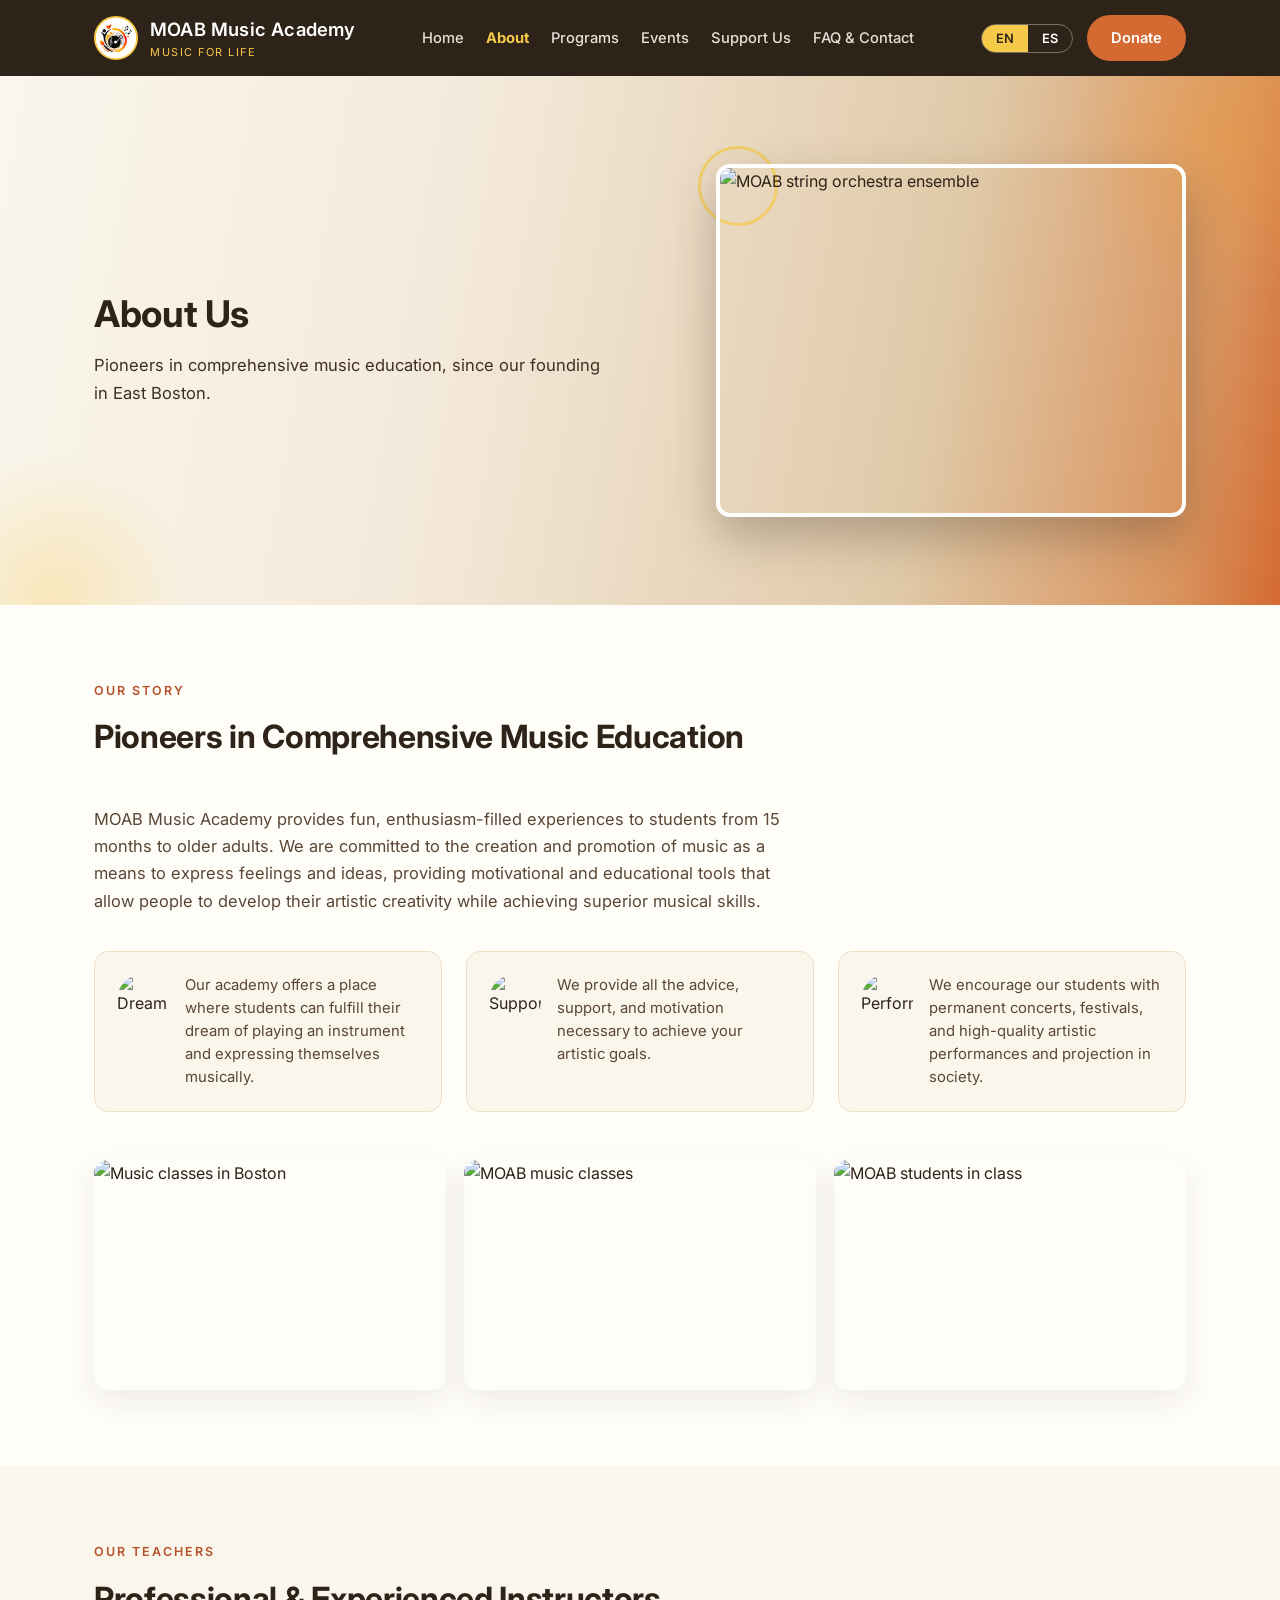
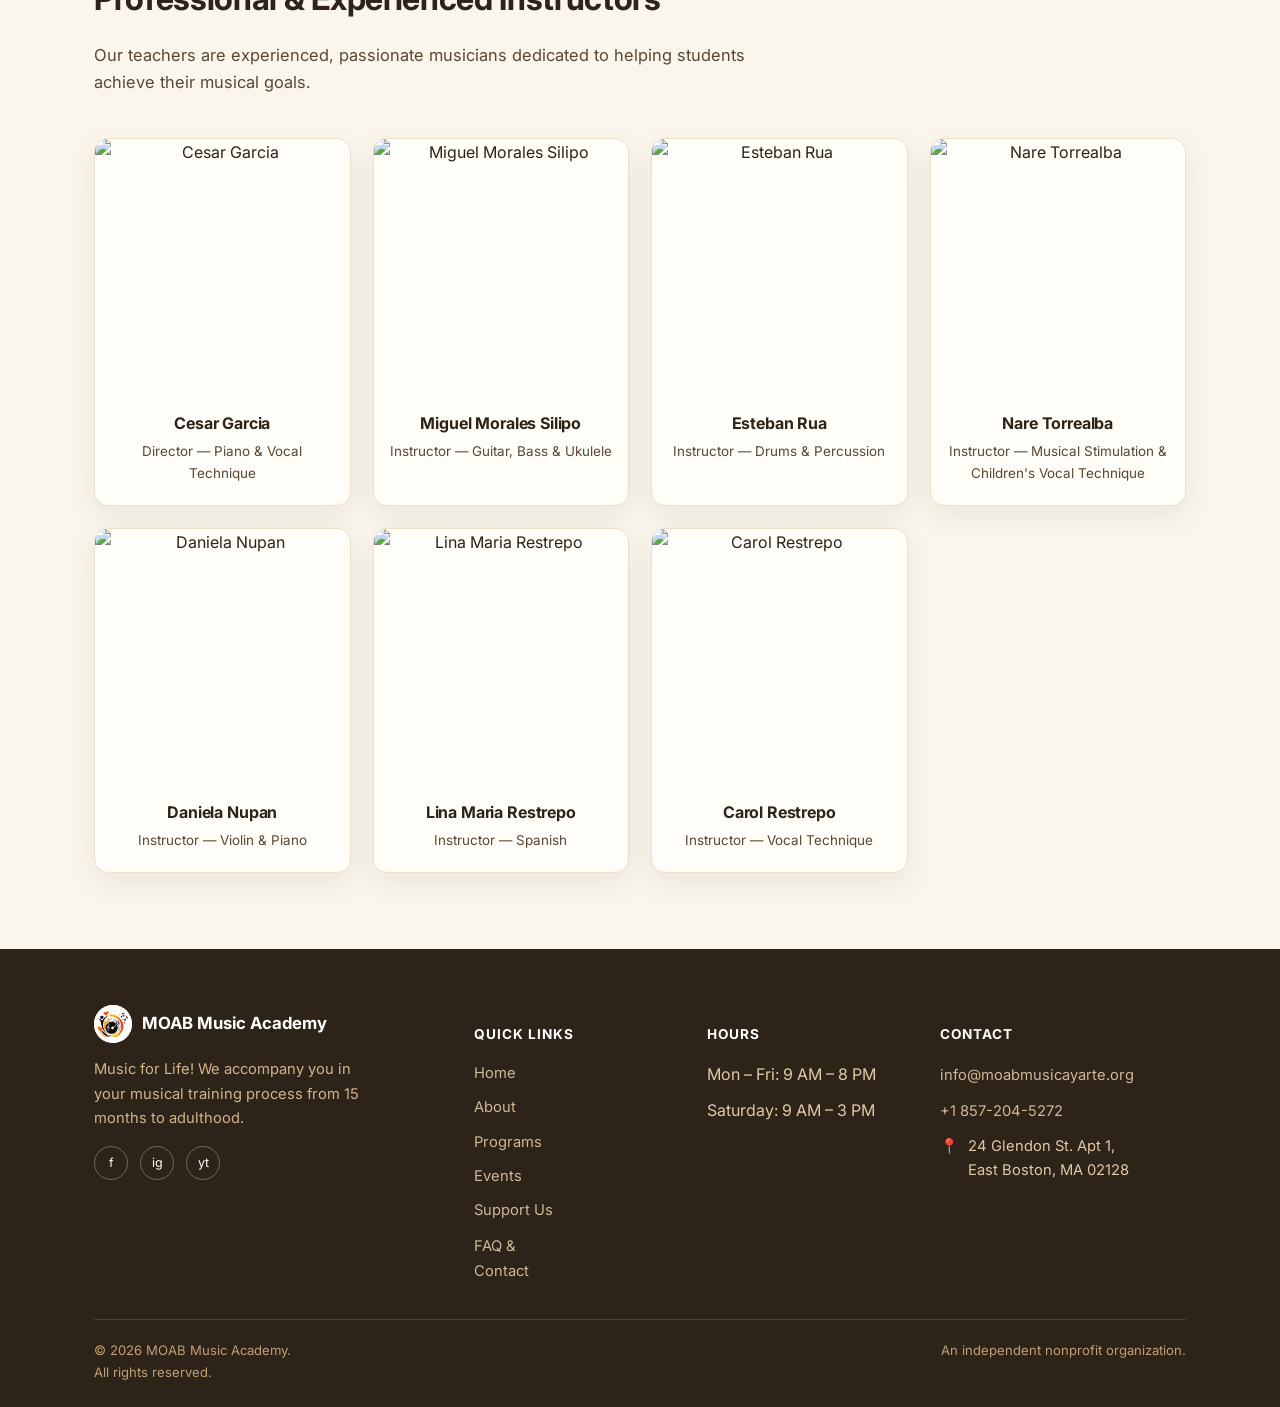
==== pages/about.html @ 8e758fe2 "Restyle site with MOAB brand palette and new logo Replace the blue theme with the warm palette from " ====
<!DOCTYPE html>
<html lang="en" data-lang="en">
<head>
<meta charset="UTF-8">
<meta name="viewport" content="width=device-width, initial-scale=1.0">
<title>About Us | MOAB Music Academy Nonprofit</title>
<meta name="description" content="Learn about MOAB Music Academy's story, mission, and the professional instructors who teach our students.">
<link rel="icon" type="image/png" href="../images/favicon.png">
<link rel="preconnect" href="https://fonts.googleapis.com">
<link href="https://fonts.googleapis.com/css2?family=Inter:wght@400;500;600;700;800&display=swap" rel="stylesheet">
<link rel="stylesheet" href="../css/styles.css">
</head>
<body>

<header>
  <div class="header-inner wrap">
    <a class="brand-group" href="../index.html">
      <img src="../images/logo-icon.png" alt="MOAB Music Academy logo">
      <div class="brand">MOAB Music Academy
        <small><span data-i18n-en>Music for Life</span><span data-i18n-es>Música para la Vida</span></small>
      </div>
    </a>
    <nav id="siteNav">
      <a href="../index.html"><span data-i18n-en>Home</span><span data-i18n-es>Inicio</span></a>
      <a href="about.html" class="active"><span data-i18n-en>About</span><span data-i18n-es>Nosotros</span></a>
      <a href="programs.html"><span data-i18n-en>Programs</span><span data-i18n-es>Programas</span></a>
      <a href="events.html"><span data-i18n-en>Events</span><span data-i18n-es>Eventos</span></a>
      <a href="support.html"><span data-i18n-en>Support Us</span><span data-i18n-es>Apóyanos</span></a>
      <a href="faq-contact.html"><span data-i18n-en>FAQ &amp; Contact</span><span data-i18n-es>FAQ y Contacto</span></a>
    </nav>
    <div class="header-actions">
      <div class="lang-toggle">
        <button type="button" data-set-lang="en" class="active">EN</button>
        <button type="button" data-set-lang="es">ES</button>
      </div>
      <a class="btn btn-gold" href="https://www.zeffy.com/en-US/donation-form/donate-to-make-a-difference-20877" target="_blank" rel="noopener">
        <span data-i18n-en>Donate</span><span data-i18n-es>Donar</span>
      </a>
      <button type="button" class="nav-toggle" id="navToggle" aria-label="Toggle navigation" aria-expanded="false">&#9776;</button>
    </div>
  </div>
</header>

<section class="page-hero">
  <div class="wrap page-hero-inner">
    <div>
      <h1><span data-i18n-en>About Us</span><span data-i18n-es>Quiénes Somos</span></h1>
      <p class="lead"><span data-i18n-en>Pioneers in comprehensive music education, since our founding in East Boston.</span><span data-i18n-es>Pioneros en educación musical integral, desde nuestra fundación en East Boston.</span></p>
    </div>
    <div class="page-hero-media">
      <img src="https://moabacademiademusica.com/wp-content/uploads/2025/07/WhatsApp-Image-2025-07-31-at-11.15.46-AM.jpeg" alt="MOAB string orchestra ensemble">
    </div>
  </div>
</section>

<section class="about" id="about">
  <div class="wrap">
    <div class="section-head">
      <div class="eyebrow"><span data-i18n-en>Our Story</span><span data-i18n-es>Nuestra Historia</span></div>
      <h2><span data-i18n-en>Pioneers in Comprehensive Music Education</span><span data-i18n-es>Pioneros en Educación Musical Integral</span></h2>
    </div>
    <p class="about-lead">
      <span data-i18n-en>MOAB Music Academy provides fun, enthusiasm-filled experiences to students from 15 months to older adults. We are committed to the creation and promotion of music as a means to express feelings and ideas, providing motivational and educational tools that allow people to develop their artistic creativity while achieving superior musical skills.</span>
      <span data-i18n-es>MOAB Academia de Música brinda experiencias divertidas, llenas de entusiasmo a nuestros alumnos desde los 15 meses hasta el adulto mayor. Estamos comprometidos con la creación y promoción de la música como medio para expresar sentimientos e ideas, proporcionando herramientas motivacionales y educativas que permiten a las personas desarrollar su creatividad artística mientras alcanzan habilidades musicales superiores.</span>
    </p>
    <div class="about-features">
      <div class="about-feature">
        <img src="https://moabacademiademusica.com/wp-content/uploads/2023/12/moab-academia-musical-3-150x150.png" alt="Dream">
        <p><span data-i18n-en>Our academy offers a place where students can fulfill their dream of playing an instrument and expressing themselves musically.</span><span data-i18n-es>Nuestra academia ofrece un lugar donde los estudiantes pueden cumplir su sueño de tocar un instrumento y expresarse musicalmente.</span></p>
      </div>
      <div class="about-feature">
        <img src="https://moabacademiademusica.com/wp-content/uploads/2023/12/moab-academia-musical-2-150x150.png" alt="Support">
        <p><span data-i18n-en>We provide all the advice, support, and motivation necessary to achieve your artistic goals.</span><span data-i18n-es>Brindamos toda la asesoría, apoyo y motivación necesarios para alcanzar tus metas artísticas.</span></p>
      </div>
      <div class="about-feature">
        <img src="https://moabacademiademusica.com/wp-content/uploads/2023/12/moab-academia-musical-1-150x150.png" alt="Performances">
        <p><span data-i18n-en>We encourage our students with permanent concerts, festivals, and high-quality artistic performances and projection in society.</span><span data-i18n-es>Incentivamos a nuestros estudiantes con conciertos permanentes, festivales y presentaciones artísticas de alta calidad y proyección en la sociedad.</span></p>
      </div>
    </div>
    <div class="about-gallery">
      <img src="https://moabacademiademusica.com/wp-content/uploads/2024/02/clases-de-musica-en-boston.jpg" alt="Music classes in Boston">
      <img src="https://moabacademiademusica.com/wp-content/uploads/2023/12/clases-de-musica-moab-3.jpg" alt="MOAB music classes">
      <img src="https://moabacademiademusica.com/wp-content/uploads/2025/07/WhatsApp-Image-2025-07-31-at-12.43.19-PM.jpeg" alt="MOAB students in class">
    </div>
  </div>
</section>

<section class="team" id="team">
  <div class="wrap">
    <div class="section-head">
      <div class="eyebrow"><span data-i18n-en>Our Teachers</span><span data-i18n-es>Nuestros Profesores</span></div>
      <h2><span data-i18n-en>Professional &amp; Experienced Instructors</span><span data-i18n-es>Instructores Profesionales y Experimentados</span></h2>
      <p><span data-i18n-en>Our teachers are experienced, passionate musicians dedicated to helping students achieve their musical goals.</span><span data-i18n-es>Nuestros profesores son músicos experimentados y apasionados, dedicados a ayudar a los estudiantes a alcanzar sus metas musicales.</span></p>
    </div>
    <div class="team-grid">
      <div class="team-card">
        <img src="https://moabacademiademusica.com/wp-content/uploads/2023/12/Cesar-Garcia.jpg" alt="Cesar Garcia">
        <div class="team-info">
          <h4>Cesar Garcia</h4>
          <p><span data-i18n-en>Director — Piano &amp; Vocal Technique</span><span data-i18n-es>Director — Piano y Técnica Vocal</span></p>
        </div>
      </div>
      <div class="team-card">
        <img src="https://moabacademiademusica.com/wp-content/uploads/2025/03/1-p.jpg" alt="Miguel Morales Silipo">
        <div class="team-info">
          <h4>Miguel Morales Silipo</h4>
          <p><span data-i18n-en>Instructor — Guitar, Bass &amp; Ukulele</span><span data-i18n-es>Profesor — Guitarra, Bajo y Ukelele</span></p>
        </div>
      </div>
      <div class="team-card">
        <img src="https://moabacademiademusica.com/wp-content/uploads/2025/03/2-p.jpg" alt="Esteban Rua">
        <div class="team-info">
          <h4>Esteban Rua</h4>
          <p><span data-i18n-en>Instructor — Drums &amp; Percussion</span><span data-i18n-es>Profesor — Batería y Percusión</span></p>
        </div>
      </div>
      <div class="team-card">
        <img src="https://moabacademiademusica.com/wp-content/uploads/2025/03/4-p.jpg" alt="Nare Torrealba">
        <div class="team-info">
          <h4>Nare Torrealba</h4>
          <p><span data-i18n-en>Instructor — Musical Stimulation &amp; Children's Vocal Technique</span><span data-i18n-es>Profesora — Estimulación e Iniciación Musical / Técnica Vocal Infantil</span></p>
        </div>
      </div>
      <div class="team-card">
        <img src="https://moabacademiademusica.com/wp-content/uploads/2025/07/WhatsApp-Image-2025-07-31-at-1.30.52-PM.jpeg" alt="Daniela Nupan">
        <div class="team-info">
          <h4>Daniela Nupan</h4>
          <p><span data-i18n-en>Instructor — Violin &amp; Piano</span><span data-i18n-es>Profesora de Violín y Piano</span></p>
        </div>
      </div>
      <div class="team-card">
        <img src="https://moabacademiademusica.com/wp-content/uploads/2025/03/3-p.jpg" alt="Lina Maria Restrepo">
        <div class="team-info">
          <h4>Lina Maria Restrepo</h4>
          <p><span data-i18n-en>Instructor — Spanish</span><span data-i18n-es>Profesora — Español</span></p>
        </div>
      </div>
      <div class="team-card">
        <img src="https://moabacademiademusica.com/wp-content/uploads/2025/03/WhatsApp-Image-2025-03-25-at-6.32.34-PM-2.jpg" alt="Carol Restrepo">
        <div class="team-info">
          <h4>Carol Restrepo</h4>
          <p><span data-i18n-en>Instructor — Vocal Technique</span><span data-i18n-es>Profesora de Técnica Vocal</span></p>
        </div>
      </div>
    </div>
  </div>
</section>

<footer id="contact">
  <div class="wrap">
    <div class="footer-grid">
      <div>
        <div class="footer-brand">
          <img src="../images/logo-icon.png" alt="MOAB logo">
          <span>MOAB Music Academy</span>
        </div>
        <p style="max-width:280px; font-size:0.92rem; color:#D1B48C;">
          <span data-i18n-en>Music for Life! We accompany you in your musical training process from 15 months to adulthood.</span>
          <span data-i18n-es>¡Música para la Vida! Te acompañamos en tu proceso de formación musical desde los 15 meses hasta la adultez.</span>
        </p>
        <div class="socials">
          <a href="https://www.facebook.com/moabacademiamusica" target="_blank" rel="noopener" aria-label="Facebook">f</a>
          <a href="https://www.instagram.com/moab_academia_musica/" target="_blank" rel="noopener" aria-label="Instagram">ig</a>
          <a href="https://youtube.com/@MoabAcademia?si=XvDRwm4BklLlCstu" target="_blank" rel="noopener" aria-label="YouTube">yt</a>
        </div>
      </div>
      <div>
        <h4><span data-i18n-en>Quick Links</span><span data-i18n-es>Enlaces</span></h4>
        <ul>
          <li><a href="../index.html"><span data-i18n-en>Home</span><span data-i18n-es>Inicio</span></a></li>
          <li><a href="about.html"><span data-i18n-en>About</span><span data-i18n-es>Nosotros</span></a></li>
          <li><a href="programs.html"><span data-i18n-en>Programs</span><span data-i18n-es>Programas</span></a></li>
          <li><a href="events.html"><span data-i18n-en>Events</span><span data-i18n-es>Eventos</span></a></li>
          <li><a href="support.html"><span data-i18n-en>Support Us</span><span data-i18n-es>Apóyanos</span></a></li>
          <li><a href="faq-contact.html">FAQ &amp; <span data-i18n-en>Contact</span><span data-i18n-es>Contacto</span></a></li>
        </ul>
      </div>
      <div>
        <h4><span data-i18n-en>Hours</span><span data-i18n-es>Horario</span></h4>
        <ul>
          <li><span data-i18n-en>Mon – Fri: 9 AM – 8 PM</span><span data-i18n-es>Lun – Vie: 9 AM – 8 PM</span></li>
          <li><span data-i18n-en>Saturday: 9 AM – 3 PM</span><span data-i18n-es>Sábado: 9 AM – 3 PM</span></li>
        </ul>
      </div>
      <div>
        <h4><span data-i18n-en>Contact</span><span data-i18n-es>Contacto</span></h4>
        <ul>
          <li><a href="mailto:info@moabmusicayarte.org">info@moabmusicayarte.org</a></li>
          <li><a href="tel:+18572045272">+1 857-204-5272</a></li>
          <li class="address-block">
            <span>&#128205;</span>
            <span>24 Glendon St. Apt 1,<br>East Boston, MA 02128</span>
          </li>
        </ul>
      </div>
    </div>
    <div class="footer-bottom">
      <span>&copy; 2026 MOAB Music Academy. <span data-i18n-en>All rights reserved.</span><span data-i18n-es>Todos los derechos reservados.</span></span>
      <span data-i18n-en>An independent nonprofit organization.</span>
      <span data-i18n-es>Una organización independiente sin fines de lucro.</span>
    </div>
  </div>
</footer>

<script src="../js/script.js"></script>
</body>
</html>
---- css/styles.css ----
:root{
  /* Brand palette (see "Paleta de colores — MOAB Music Academy") */
  /* Warm neutrals: backgrounds & surfaces */
  --neutral-50:#FAF6EC;
  --neutral-100:#F4EADB;
  --neutral-200:#EEDFC6;
  --neutral-300:#E0C9A8;
  --neutral-400:#D1B48C;
  --neutral-500:#C0A076;
  --neutral-600:#A88B5A;
  /* Accents: buttons & highlights */
  --yellow-light:#FDE4A7;
  --yellow:#F7C948;
  --orange:#F39C34;
  --accent:#D46A32;
  --accent-dark:#B5522B;
  /* Darks: menu & main text */
  --ink:#2E2318;
  --brown:#3F2F22;
  --brown-mid:#5A4634;
  --brown-light:#7A6247;

  --cream:var(--neutral-50);
  --paper:#FFFDF8;
  --muted:var(--brown-mid);
  --border:var(--neutral-200);
  --header-gradient:linear-gradient(100deg, #FAF6EC 0%, #F4EADB 35%, #E0C9A8 72%, #D9945E 92%, #D46A32 100%);
  --radius:14px;
  --shadow:0 10px 30px rgba(46,35,24,0.08);
}
*{box-sizing:border-box;}
html{scroll-behavior:smooth;}
body{
  margin:0;
  font-family:'Inter',sans-serif;
  color:var(--ink);
  background:var(--cream);
  line-height:1.65;
}
h1,h2,h3,h4,.brand{
  font-family:'Inter',sans-serif;
  font-weight:700;
  letter-spacing:-0.01em;
}
a{color:inherit;}
img{max-width:100%;display:block;}
.wrap{max-width:1140px;margin:0 auto;padding:0 24px;}
[data-i18n-es]{display:none;}
html[data-lang="es"] [data-i18n-en]{display:none;}
html[data-lang="es"] [data-i18n-es]{display:inline;}
html[data-lang="es"] span[data-i18n-es], html[data-lang="es"] p[data-i18n-es], html[data-lang="es"] div[data-i18n-es]{display:block;}
html[data-lang="en"] span[data-i18n-en], html[data-lang="en"] p[data-i18n-en], html[data-lang="en"] div[data-i18n-en]{display:block;}

/* HEADER */
header{
  position:sticky; top:0; z-index:50;
  background:var(--ink);
  color:#fff;
}
.header-inner{
  display:flex; align-items:center; justify-content:space-between;
  padding:14px 24px; gap:20px; flex-wrap:wrap;
}
.brand-group{display:flex; align-items:center; gap:12px; text-decoration:none;}
.brand-group img{width:44px; height:44px; border-radius:50%; border:2px solid var(--yellow); background:#fff; object-fit:contain;}
.brand{font-size:1.15rem; font-weight:600; color:#fff; letter-spacing:0.2px;}
.brand small{display:block; font-family:'Inter',sans-serif; font-weight:400; font-size:0.68rem; color:var(--yellow); letter-spacing:1.5px; text-transform:uppercase;}
nav{display:flex; align-items:center; gap:22px; flex-wrap:wrap;}
nav a{
  font-size:0.92rem; font-weight:500; text-decoration:none;
  color:var(--neutral-50); opacity:0.9; transition:opacity .2s;
}
nav a:hover, nav a.active{opacity:1;}
nav a.active{color:var(--yellow); font-weight:700;}
.header-actions{display:flex; align-items:center; gap:14px;}
.lang-toggle{
  display:flex; border:1px solid rgba(255,255,255,0.35); border-radius:999px; overflow:hidden;
}
.lang-toggle button{
  border:none; background:transparent; color:#fff; padding:6px 14px; font-size:0.8rem; font-weight:600; cursor:pointer;
  font-family:'Inter',sans-serif;
}
.lang-toggle button.active{background:var(--yellow); color:var(--ink);}
.btn{
  display:inline-block; padding:11px 24px; border-radius:999px; font-weight:600; font-size:0.92rem;
  text-decoration:none; transition:transform .18s ease, box-shadow .18s ease;
}
.btn-gold{background:var(--accent); color:#fff;}
.btn-gold:hover{background:var(--accent-dark); transform:translateY(-2px); box-shadow:0 8px 18px rgba(212,106,50,0.35);}
.btn-outline{border:1.5px solid var(--ink); color:var(--ink); background:transparent;}
.btn-outline:hover{background:rgba(46,35,24,0.06);}

/* NAV TOGGLE (mobile) */
.nav-toggle{
  display:none; background:none; border:1px solid rgba(255,255,255,0.35); border-radius:8px;
  color:#fff; padding:7px 11px; font-size:1.05rem; cursor:pointer; line-height:1;
}

/* HERO (home) */
.hero{
  background:var(--header-gradient);
  color:var(--ink); padding:80px 0 90px; position:relative; overflow:hidden;
}
.hero::after{
  content:""; position:absolute; right:-120px; top:-120px; width:420px; height:420px;
  border-radius:50%; background:radial-gradient(circle, rgba(243,156,52,0.35), transparent 70%);
}
.hero-inner{
  position:relative; z-index:1;
  display:flex; align-items:center; justify-content:space-between; gap:48px;
}
.hero-text{max-width:640px;}
.hero-logo{
  width:240px; height:240px; flex-shrink:0; border-radius:50%; border:4px solid #fff;
  background:#fff; object-fit:contain; padding:14px; box-shadow:0 20px 45px rgba(46,35,24,0.28);
}
.eyebrow{
  color:var(--accent-dark); text-transform:uppercase; letter-spacing:2px; font-size:0.78rem; font-weight:600;
}
.hero h1{font-size:2.6rem; line-height:1.15; margin:14px 0 18px; font-weight:700; color:var(--ink);}
.hero p.lead{font-size:1.1rem; color:var(--brown); max-width:600px; margin-bottom:32px;}
.hero-ctas{display:flex; gap:14px; flex-wrap:wrap;}

/* PAGE HERO (inner pages) */
.page-hero{
  background:var(--header-gradient);
  color:var(--ink); padding:88px 0; position:relative; overflow:hidden; min-height:440px; display:flex; align-items:center;
}
.page-hero::after{
  content:""; position:absolute; right:-100px; top:-100px; width:320px; height:320px;
  border-radius:50%; background:radial-gradient(circle, rgba(243,156,52,0.32), transparent 70%);
}
.page-hero::before{
  content:""; position:absolute; left:-90px; bottom:-130px; width:280px; height:280px;
  border-radius:50%; background:radial-gradient(circle, rgba(247,201,72,0.28), transparent 70%);
}
.page-hero-inner{
  position:relative; z-index:1; width:100%;
  display:grid; grid-template-columns:1.1fr 0.9fr; gap:48px; align-items:center;
}
.page-hero h1{font-size:2.3rem; margin:10px 0 8px; font-weight:700; color:var(--ink);}
.page-hero .crumbs{font-size:0.86rem; color:var(--brown-mid);}
.page-hero .crumbs a{text-decoration:none; opacity:0.85;}
.page-hero .crumbs a:hover{opacity:1;}
.page-hero p.lead{font-size:1.04rem; color:var(--brown); max-width:520px; margin:8px 0 0;}
.page-hero-media{position:relative;}
.page-hero-media::before{
  content:""; position:absolute; top:-18px; left:-18px; width:74px; height:74px;
  border:3px solid var(--yellow); border-radius:50%; opacity:0.7; z-index:0;
}
.page-hero-media img{
  position:relative; z-index:1; width:100%; aspect-ratio:4/3; object-fit:cover;
  border-radius:var(--radius); box-shadow:0 20px 45px rgba(46,35,24,0.28); border:4px solid #fff;
}

section{padding:76px 0;}
.section-head{max-width:680px; margin-bottom:42px;}
.section-head .eyebrow{color:var(--accent-dark);}
.section-head h2{font-size:2rem; margin:10px 0 12px; font-weight:700; color:var(--ink);}
.section-head p{color:var(--muted); font-size:1.03rem;}

.mission{background:var(--paper);}
.mission-grid{display:grid; grid-template-columns:1.1fr 0.9fr; gap:48px; align-items:center;}
.mission-grid p{color:var(--ink); font-size:1.03rem; margin-bottom:16px;}
.mission-grid .quote{
  font-family:'Inter',sans-serif; font-size:1.3rem; color:var(--accent-dark); font-weight:700; margin:20px 0;
}
.mission-grid figure{margin:0; border-radius:var(--radius); overflow:hidden; box-shadow:var(--shadow);}
.mission-grid figure img{width:100%; height:100%; object-fit:cover;}

.impact{background:var(--brown); color:#fff;}
.impact-grid{display:grid; grid-template-columns:0.9fr 1.1fr; gap:48px; align-items:center;}
.impact-grid figure{margin:0; border-radius:var(--radius); overflow:hidden;}
.impact-grid figure img{width:100%;}
.impact-grid p{font-size:1.18rem; font-family:'Inter',sans-serif; font-weight:600; line-height:1.6; color:var(--neutral-100);}

.programs{background:var(--cream);}
.program-grid{
  display:grid; grid-template-columns:repeat(3, 1fr); gap:22px;
}
.program-card{
  background:var(--paper); border-radius:var(--radius); overflow:hidden; box-shadow:var(--shadow);
  border:1px solid var(--border);
}
.program-card img{width:100%; aspect-ratio:4/3.4; object-fit:cover;}
.program-card .program-caption{padding:14px 16px 18px;}
.program-card .program-caption h4{margin:0 0 4px; font-size:1rem; color:var(--ink);}
.program-card .program-caption p{margin:0; color:var(--muted); font-size:0.88rem; line-height:1.5;}

.support{background:var(--paper);}
.support-grid{display:grid; grid-template-columns:repeat(3, 1fr); gap:26px;}
.support-card{
  border:1px solid var(--border); border-radius:var(--radius); padding:28px; background:var(--cream);
  display:flex; flex-direction:column; gap:14px;
}
.support-card h3{margin:0; font-size:1.2rem; color:var(--ink);}
.support-card p{color:var(--muted); font-size:0.96rem; margin:0; flex-grow:1;}
.support-card .btn{align-self:flex-start;}
.support-card .tag{
  align-self:flex-start; background:var(--yellow-light); color:var(--brown); font-size:0.72rem; font-weight:700;
  text-transform:uppercase; letter-spacing:0.8px; padding:4px 10px; border-radius:999px;
}

.statement{
  background:linear-gradient(135deg, var(--neutral-100) 0%, var(--neutral-200) 100%);
  color:var(--ink);
}
.statement-inner{max-width:820px;}
.statement h2{font-size:2rem; margin-bottom:20px;}
.statement p{margin-bottom:16px; font-size:1.02rem;}
.statement .btn{margin-top:10px; background:var(--accent); color:#fff;}
.statement .btn:hover{background:var(--accent-dark); transform:translateY(-2px); box-shadow:0 8px 18px rgba(212,106,50,0.35);}

.faq{background:var(--cream);}
.faq-item{
  border-bottom:1px solid var(--border); padding:20px 0;
}
.faq-item summary{
  cursor:pointer; font-weight:600; font-size:1.05rem; color:var(--ink); list-style:none;
  display:flex; justify-content:space-between; align-items:center; gap:16px;
}
.faq-item summary::-webkit-details-marker{display:none;}
.faq-item summary::after{content:"+"; font-size:1.4rem; color:var(--accent); flex-shrink:0; font-weight:400;}
.faq-item[open] summary::after{content:"\2212";}
.faq-item p{color:var(--muted); margin:14px 0 0; font-size:0.97rem;}

/* ABOUT */
.about{background:var(--paper);}
.about-lead{max-width:720px; margin-bottom:36px; color:var(--muted); font-size:1.03rem;}
.about-features{display:grid; grid-template-columns:repeat(3,1fr); gap:24px; margin-bottom:48px;}
.about-feature{
  display:flex; gap:16px; align-items:flex-start; padding:22px; border:1px solid var(--border);
  border-radius:var(--radius); background:var(--cream);
}
.about-feature img{width:52px; height:52px; border-radius:50%; flex-shrink:0; object-fit:cover;}
.about-feature p{margin:0; color:var(--muted); font-size:0.93rem; line-height:1.55;}
.about-gallery{display:grid; grid-template-columns:repeat(3,1fr); gap:18px;}
.about-gallery img{width:100%; height:230px; object-fit:cover; border-radius:var(--radius); box-shadow:var(--shadow);}

/* TEAM */
.team{background:var(--cream);}
.team-grid{display:grid; grid-template-columns:repeat(4,1fr); gap:22px;}
.team-card{background:var(--paper); border:1px solid var(--border); border-radius:var(--radius); overflow:hidden; text-align:center; box-shadow:var(--shadow);}
.team-card img{width:100%; aspect-ratio:1/1; object-fit:cover;}
.team-card .team-info{padding:16px 14px 20px;}
.team-card h4{margin:0 0 4px; font-size:1rem; color:var(--ink);}
.team-card p{margin:0; color:var(--muted); font-size:0.84rem;}

/* EVENTS */
.events{background:var(--paper);}
.events-grid{columns:4; column-gap:18px;}
.events-grid figure{margin:0 0 18px; break-inside:avoid; border-radius:var(--radius); overflow:hidden; box-shadow:var(--shadow);}
.events-grid img{width:100%; display:block;}

/* TESTIMONIALS */
.testimonials{background:var(--neutral-100); color:var(--ink);}
.testimonial-grid{display:grid; grid-template-columns:repeat(3,1fr); gap:22px;}
.testimonial-card{background:var(--neutral-200); border:1px solid var(--neutral-300); border-radius:var(--radius); padding:24px;}
.testimonial-card p.quote-text{font-size:0.97rem; color:var(--brown); margin:0 0 18px; line-height:1.6;}
.testimonial-author{display:flex; align-items:center; gap:12px;}
.testimonial-author img{width:42px; height:42px; border-radius:50%; object-fit:cover;}
.testimonial-author span{font-weight:600; font-size:0.9rem;}

/* QR NOTE */
.qr-note{
  margin-top:32px; display:flex; align-items:center; gap:20px; padding:20px; border:1px solid var(--border);
  border-radius:var(--radius); background:var(--cream); max-width:540px;
}
.qr-note img{width:88px; height:88px; border-radius:8px; flex-shrink:0; object-fit:cover;}
.qr-note p{margin:0; color:var(--muted); font-size:0.9rem;}

.address-block{display:flex; gap:10px; align-items:flex-start; font-size:0.92rem; color:var(--neutral-300);}

/* CONTACT PAGE */
.contact{background:var(--paper);}
.contact-grid{display:grid; grid-template-columns:1fr 1fr; gap:48px; align-items:start;}
.contact-card{
  border:1px solid var(--border); border-radius:var(--radius); background:var(--cream); padding:28px;
  display:flex; flex-direction:column; gap:18px;
}
.contact-row{display:flex; gap:14px; align-items:flex-start;}
.contact-row .icon{
  width:40px; height:40px; border-radius:50%; background:var(--accent); color:#fff; flex-shrink:0;
  display:flex; align-items:center; justify-content:center; font-size:1rem;
}
.contact-row h4{margin:0 0 4px; font-size:0.95rem; color:var(--ink);}
.contact-row p, .contact-row a{margin:0; color:var(--muted); font-size:0.93rem; text-decoration:none;}
.contact-row a:hover{color:var(--accent-dark);}
.map-frame{border-radius:var(--radius); overflow:hidden; box-shadow:var(--shadow); border:1px solid var(--border);}
.map-frame iframe{width:100%; height:340px; border:0; display:block;}

footer{background:var(--ink); color:var(--neutral-300); padding:56px 0 24px;}
.footer-grid{
  display:grid; grid-template-columns:1.4fr 0.8fr 0.8fr 1fr; gap:36px; margin-bottom:36px;
}
.footer-grid h4{color:#fff; font-family:'Inter',sans-serif; font-size:0.85rem; text-transform:uppercase; letter-spacing:1px; margin-bottom:16px;}
.footer-brand{display:flex; align-items:center; gap:10px; margin-bottom:14px;}
.footer-brand img{width:38px; height:38px; border-radius:50%; background:#fff; object-fit:contain;}
.footer-brand span{font-family:'Inter',sans-serif; font-weight:700; color:#fff; font-size:1.05rem;}
.footer-grid ul{list-style:none; padding:0; margin:0; display:flex; flex-direction:column; gap:10px;}
.footer-grid ul a{text-decoration:none; color:var(--neutral-300); font-size:0.92rem; opacity:0.9;}
.footer-grid ul a:hover{opacity:1; color:var(--yellow);}
.socials{display:flex; gap:12px; margin-top:16px;}
.socials a{
  width:34px; height:34px; border-radius:50%; border:1px solid rgba(255,255,255,0.3);
  display:flex; align-items:center; justify-content:center; font-size:0.78rem; text-decoration:none; color:#fff;
}
.footer-bottom{
  border-top:1px solid rgba(255,255,255,0.14); padding-top:20px; display:flex; justify-content:space-between;
  flex-wrap:wrap; gap:10px; font-size:0.82rem; color:var(--neutral-500);
}

@media (max-width:860px){
  .mission-grid, .impact-grid, .contact-grid{grid-template-columns:1fr;}
  .program-grid, .support-grid{grid-template-columns:repeat(2,1fr);}
  .about-features, .about-gallery{grid-template-columns:repeat(2,1fr);}
  .team-grid{grid-template-columns:repeat(2,1fr);}
  .events-grid{columns:2;}
  .testimonial-grid{grid-template-columns:1fr;}
  .footer-grid{grid-template-columns:1fr 1fr;}
  .page-hero{min-height:0; padding:48px 0;}
  .page-hero-inner{grid-template-columns:1fr;}
  .page-hero-media{order:-1; max-width:360px; margin:0 auto;}
  .hero-inner{flex-direction:column; text-align:center;}
  .hero-logo{width:140px; height:140px; order:-1;}
  .hero-ctas{justify-content:center;}
  nav{
    display:none; position:absolute; top:100%; left:0; right:0; background:var(--ink);
    flex-direction:column; align-items:flex-start; gap:0; padding:8px 24px 18px; box-shadow:var(--shadow);
  }
  nav.open{display:flex;}
  nav a{padding:10px 0; width:100%; border-bottom:1px solid rgba(255,255,255,0.08);}
  .nav-toggle{display:inline-flex;}
}
@media (max-width:520px){
  .program-grid, .support-grid, .about-features, .about-gallery, .team-grid{grid-template-columns:1fr;}
  .events-grid{columns:1;}
  .hero h1{font-size:2rem;}
  .page-hero h1{font-size:1.7rem;}
  .qr-note{flex-direction:column; align-items:flex-start;}
}
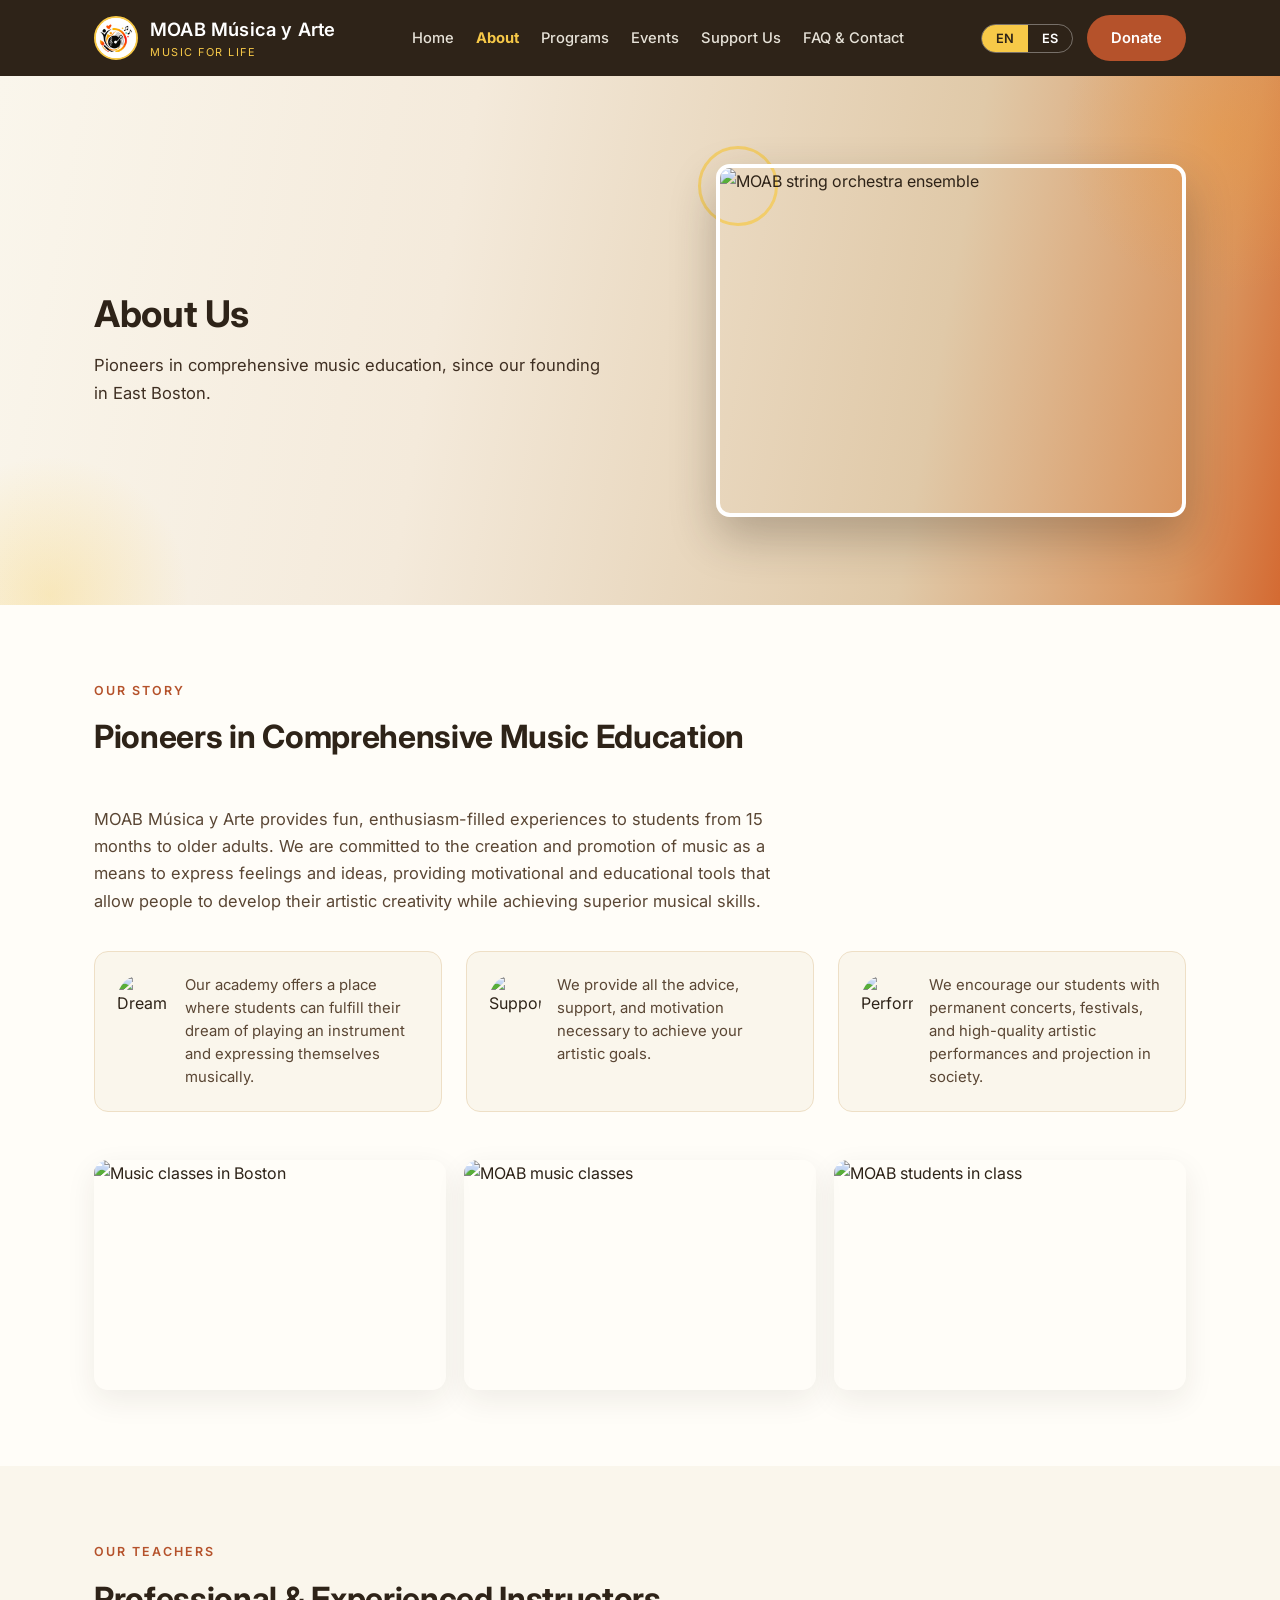
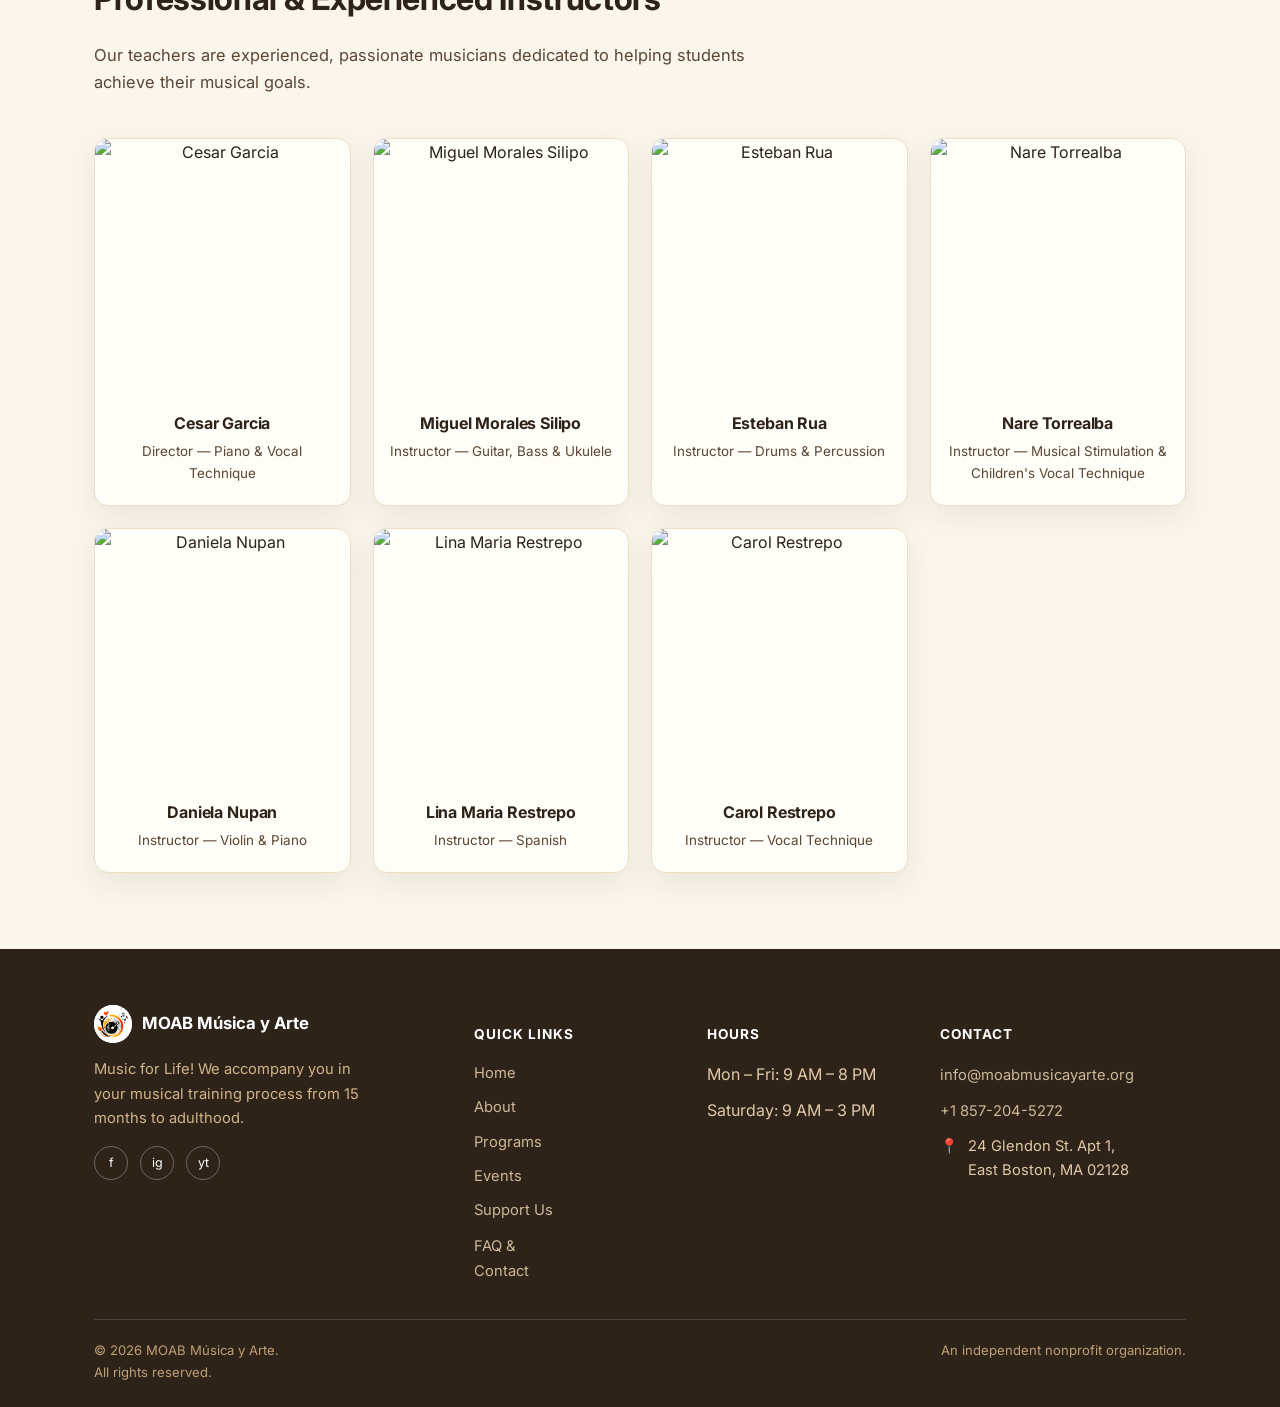
==== commit de6037fe: "Rename to MOAB Música y Arte and darken CTA buttons for readability Replace "MOAB Music Academy" / "" ====
--- a/pages/about.html
+++ b/pages/about.html
@@ -3,8 +3,8 @@
 <head>
 <meta charset="UTF-8">
 <meta name="viewport" content="width=device-width, initial-scale=1.0">
-<title>About Us | MOAB Music Academy Nonprofit</title>
-<meta name="description" content="Learn about MOAB Music Academy's story, mission, and the professional instructors who teach our students.">
+<title>About Us | MOAB Música y Arte Nonprofit</title>
+<meta name="description" content="Learn about MOAB Música y Arte's story, mission, and the professional instructors who teach our students.">
 <link rel="icon" type="image/png" href="../images/favicon.png">
 <link rel="preconnect" href="https://fonts.googleapis.com">
 <link href="https://fonts.googleapis.com/css2?family=Inter:wght@400;500;600;700;800&display=swap" rel="stylesheet">
@@ -15,8 +15,8 @@
 <header>
   <div class="header-inner wrap">
     <a class="brand-group" href="../index.html">
-      <img src="../images/logo-icon.png" alt="MOAB Music Academy logo">
-      <div class="brand">MOAB Music Academy
+      <img src="../images/logo-icon.png" alt="MOAB Música y Arte logo">
+      <div class="brand">MOAB Música y Arte
         <small><span data-i18n-en>Music for Life</span><span data-i18n-es>Música para la Vida</span></small>
       </div>
     </a>
@@ -60,8 +60,8 @@
       <h2><span data-i18n-en>Pioneers in Comprehensive Music Education</span><span data-i18n-es>Pioneros en Educación Musical Integral</span></h2>
     </div>
     <p class="about-lead">
-      <span data-i18n-en>MOAB Music Academy provides fun, enthusiasm-filled experiences to students from 15 months to older adults. We are committed to the creation and promotion of music as a means to express feelings and ideas, providing motivational and educational tools that allow people to develop their artistic creativity while achieving superior musical skills.</span>
-      <span data-i18n-es>MOAB Academia de Música brinda experiencias divertidas, llenas de entusiasmo a nuestros alumnos desde los 15 meses hasta el adulto mayor. Estamos comprometidos con la creación y promoción de la música como medio para expresar sentimientos e ideas, proporcionando herramientas motivacionales y educativas que permiten a las personas desarrollar su creatividad artística mientras alcanzan habilidades musicales superiores.</span>
+      <span data-i18n-en>MOAB Música y Arte provides fun, enthusiasm-filled experiences to students from 15 months to older adults. We are committed to the creation and promotion of music as a means to express feelings and ideas, providing motivational and educational tools that allow people to develop their artistic creativity while achieving superior musical skills.</span>
+      <span data-i18n-es>MOAB Música y Arte brinda experiencias divertidas, llenas de entusiasmo a nuestros alumnos desde los 15 meses hasta el adulto mayor. Estamos comprometidos con la creación y promoción de la música como medio para expresar sentimientos e ideas, proporcionando herramientas motivacionales y educativas que permiten a las personas desarrollar su creatividad artística mientras alcanzan habilidades musicales superiores.</span>
     </p>
     <div class="about-features">
       <div class="about-feature">
@@ -152,7 +152,7 @@
       <div>
         <div class="footer-brand">
           <img src="../images/logo-icon.png" alt="MOAB logo">
-          <span>MOAB Music Academy</span>
+          <span>MOAB Música y Arte</span>
         </div>
         <p style="max-width:280px; font-size:0.92rem; color:#D1B48C;">
           <span data-i18n-en>Music for Life! We accompany you in your musical training process from 15 months to adulthood.</span>
@@ -195,7 +195,7 @@
       </div>
     </div>
     <div class="footer-bottom">
-      <span>&copy; 2026 MOAB Music Academy. <span data-i18n-en>All rights reserved.</span><span data-i18n-es>Todos los derechos reservados.</span></span>
+      <span>&copy; 2026 MOAB Música y Arte. <span data-i18n-en>All rights reserved.</span><span data-i18n-es>Todos los derechos reservados.</span></span>
       <span data-i18n-en>An independent nonprofit organization.</span>
       <span data-i18n-es>Una organización independiente sin fines de lucro.</span>
     </div>
--- a/css/styles.css
+++ b/css/styles.css
@@ -85,8 +85,8 @@
   display:inline-block; padding:11px 24px; border-radius:999px; font-weight:600; font-size:0.92rem;
   text-decoration:none; transition:transform .18s ease, box-shadow .18s ease;
 }
-.btn-gold{background:var(--accent); color:#fff;}
-.btn-gold:hover{background:var(--accent-dark); transform:translateY(-2px); box-shadow:0 8px 18px rgba(212,106,50,0.35);}
+.btn-gold{background:var(--accent-dark); color:#fff;}
+.btn-gold:hover{transform:translateY(-2px); box-shadow:0 8px 18px rgba(181,82,43,0.35);}
 .btn-outline{border:1.5px solid var(--ink); color:var(--ink); background:transparent;}
 .btn-outline:hover{background:rgba(46,35,24,0.06);}
 
@@ -208,8 +208,8 @@
 .statement-inner{max-width:820px;}
 .statement h2{font-size:2rem; margin-bottom:20px;}
 .statement p{margin-bottom:16px; font-size:1.02rem;}
-.statement .btn{margin-top:10px; background:var(--accent); color:#fff;}
-.statement .btn:hover{background:var(--accent-dark); transform:translateY(-2px); box-shadow:0 8px 18px rgba(212,106,50,0.35);}
+.statement .btn{margin-top:10px; background:var(--accent-dark); color:#fff;}
+.statement .btn:hover{transform:translateY(-2px); box-shadow:0 8px 18px rgba(181,82,43,0.35);}
 
 .faq{background:var(--cream);}
 .faq-item{
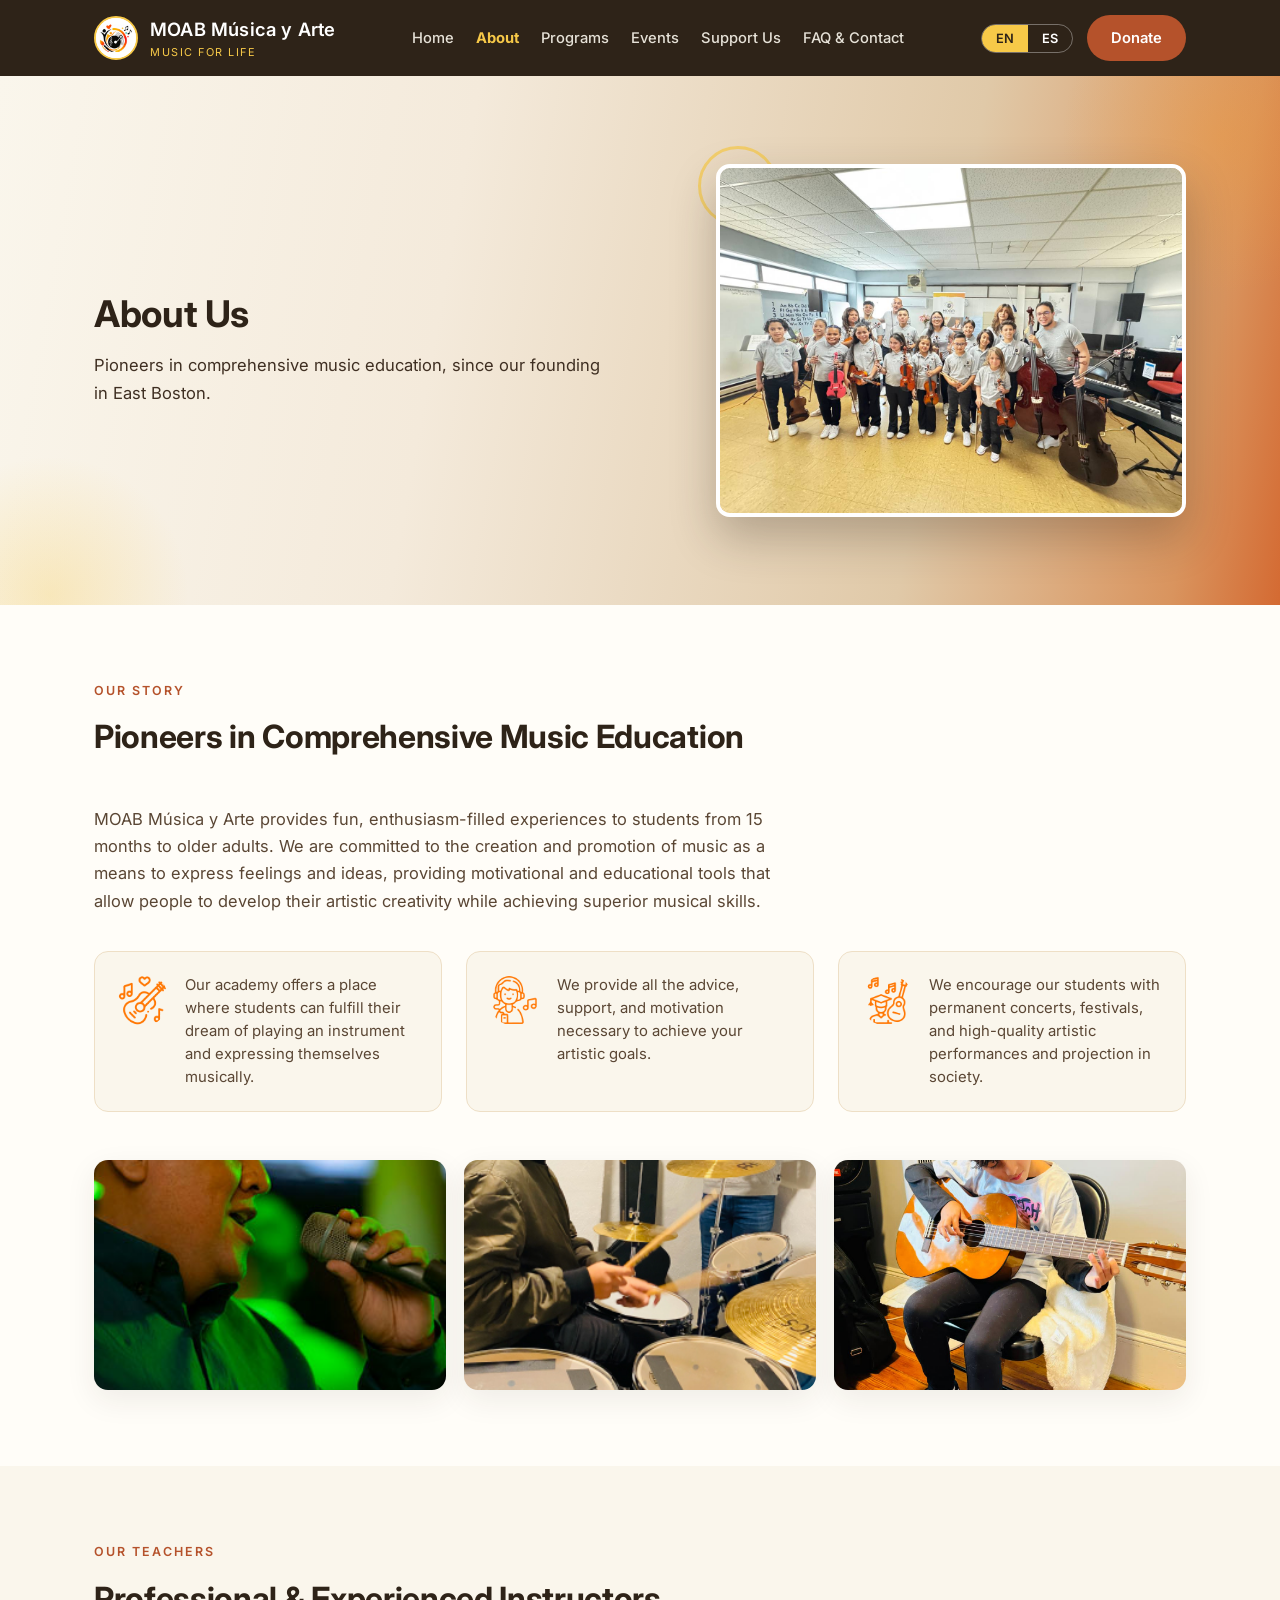
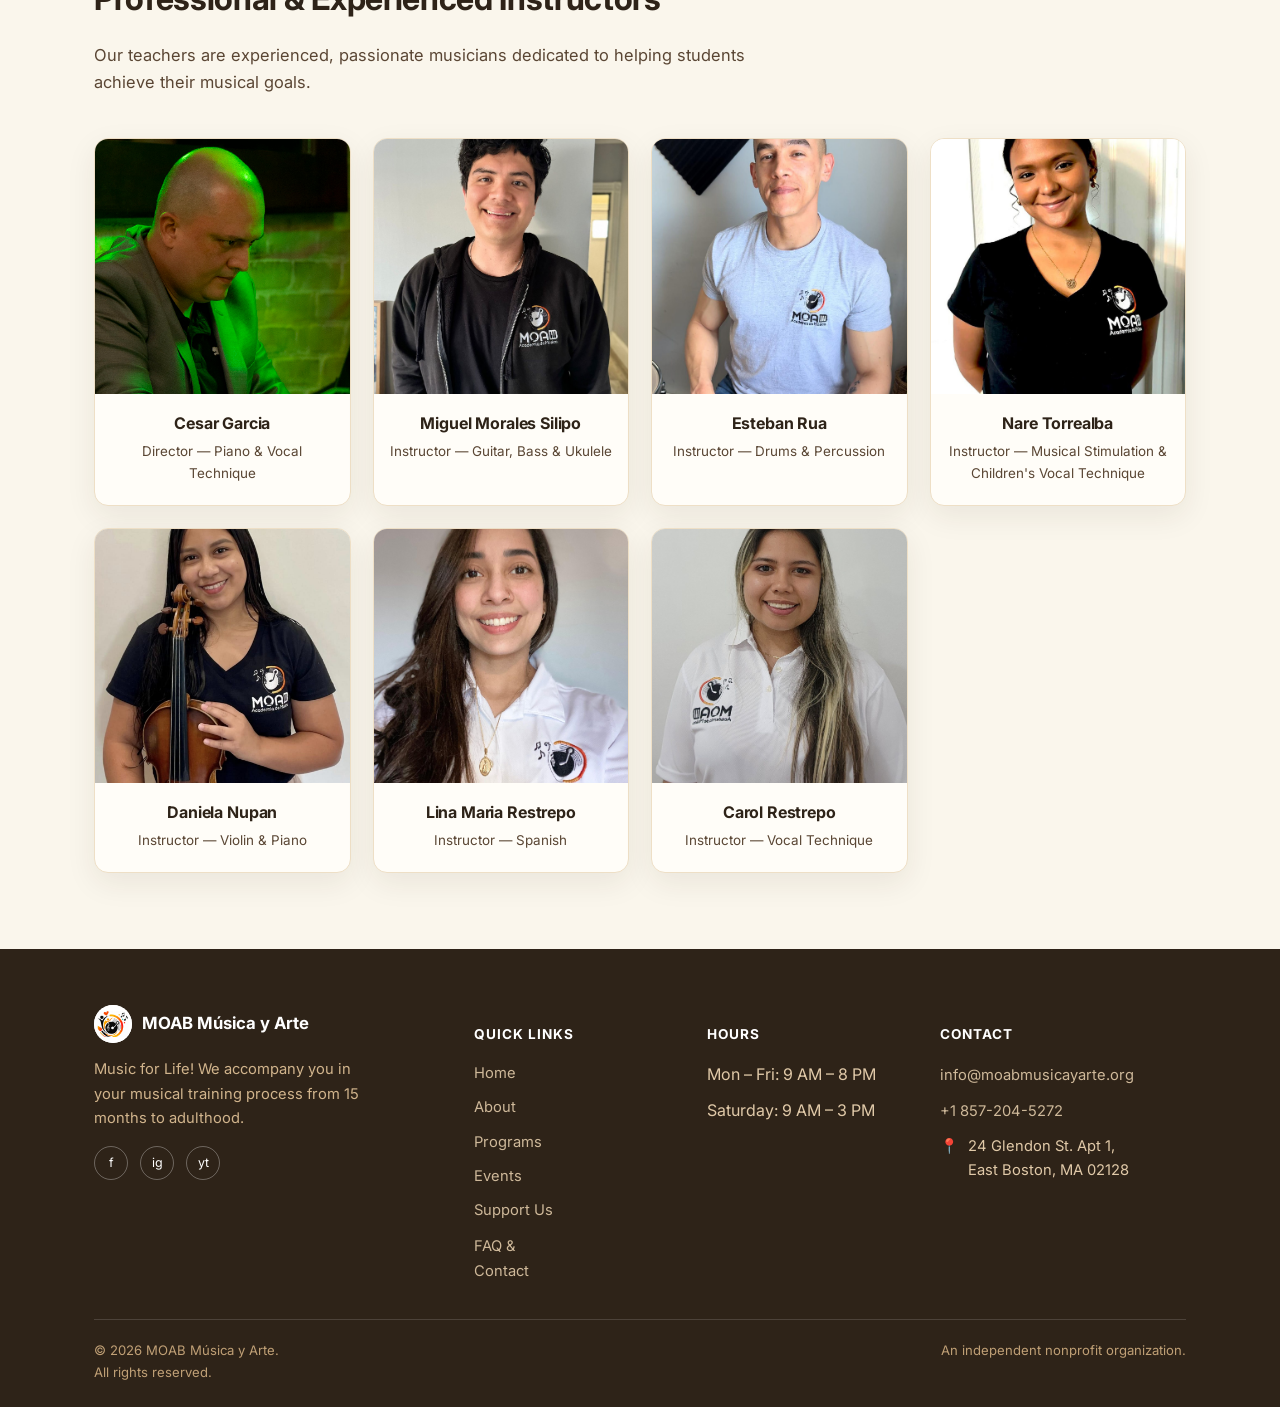
==== commit ef1a2c0c: "Host all site images locally instead of hotlinking Download the 28 images from the old WordPress med" ====
--- a/pages/about.html
+++ b/pages/about.html
@@ -48,7 +48,7 @@
       <p class="lead"><span data-i18n-en>Pioneers in comprehensive music education, since our founding in East Boston.</span><span data-i18n-es>Pioneros en educación musical integral, desde nuestra fundación en East Boston.</span></p>
     </div>
     <div class="page-hero-media">
-      <img src="https://moabacademiademusica.com/wp-content/uploads/2025/07/WhatsApp-Image-2025-07-31-at-11.15.46-AM.jpeg" alt="MOAB string orchestra ensemble">
+      <img src="../images/programs/string-orchestra.jpg" alt="MOAB string orchestra ensemble">
     </div>
   </div>
 </section>
@@ -65,22 +65,22 @@
     </p>
     <div class="about-features">
       <div class="about-feature">
-        <img src="https://moabacademiademusica.com/wp-content/uploads/2023/12/moab-academia-musical-3-150x150.png" alt="Dream">
+        <img src="../images/icons/dream.png" alt="Dream">
         <p><span data-i18n-en>Our academy offers a place where students can fulfill their dream of playing an instrument and expressing themselves musically.</span><span data-i18n-es>Nuestra academia ofrece un lugar donde los estudiantes pueden cumplir su sueño de tocar un instrumento y expresarse musicalmente.</span></p>
       </div>
       <div class="about-feature">
-        <img src="https://moabacademiademusica.com/wp-content/uploads/2023/12/moab-academia-musical-2-150x150.png" alt="Support">
+        <img src="../images/icons/support.png" alt="Support">
         <p><span data-i18n-en>We provide all the advice, support, and motivation necessary to achieve your artistic goals.</span><span data-i18n-es>Brindamos toda la asesoría, apoyo y motivación necesarios para alcanzar tus metas artísticas.</span></p>
       </div>
       <div class="about-feature">
-        <img src="https://moabacademiademusica.com/wp-content/uploads/2023/12/moab-academia-musical-1-150x150.png" alt="Performances">
+        <img src="../images/icons/performances.png" alt="Performances">
         <p><span data-i18n-en>We encourage our students with permanent concerts, festivals, and high-quality artistic performances and projection in society.</span><span data-i18n-es>Incentivamos a nuestros estudiantes con conciertos permanentes, festivales y presentaciones artísticas de alta calidad y proyección en la sociedad.</span></p>
       </div>
     </div>
     <div class="about-gallery">
-      <img src="https://moabacademiademusica.com/wp-content/uploads/2024/02/clases-de-musica-en-boston.jpg" alt="Music classes in Boston">
-      <img src="https://moabacademiademusica.com/wp-content/uploads/2023/12/clases-de-musica-moab-3.jpg" alt="MOAB music classes">
-      <img src="https://moabacademiademusica.com/wp-content/uploads/2025/07/WhatsApp-Image-2025-07-31-at-12.43.19-PM.jpeg" alt="MOAB students in class">
+      <img src="../images/gallery/music-classes-boston.jpg" alt="Music classes in Boston">
+      <img src="../images/gallery/moab-music-classes.jpg" alt="MOAB music classes">
+      <img src="../images/gallery/students-in-class.jpg" alt="MOAB students in class">
     </div>
   </div>
 </section>
@@ -94,49 +94,49 @@
     </div>
     <div class="team-grid">
       <div class="team-card">
-        <img src="https://moabacademiademusica.com/wp-content/uploads/2023/12/Cesar-Garcia.jpg" alt="Cesar Garcia">
+        <img src="../images/team/cesar-garcia.jpg" alt="Cesar Garcia">
         <div class="team-info">
           <h4>Cesar Garcia</h4>
           <p><span data-i18n-en>Director — Piano &amp; Vocal Technique</span><span data-i18n-es>Director — Piano y Técnica Vocal</span></p>
         </div>
       </div>
       <div class="team-card">
-        <img src="https://moabacademiademusica.com/wp-content/uploads/2025/03/1-p.jpg" alt="Miguel Morales Silipo">
+        <img src="../images/team/miguel-morales-silipo.jpg" alt="Miguel Morales Silipo">
         <div class="team-info">
           <h4>Miguel Morales Silipo</h4>
           <p><span data-i18n-en>Instructor — Guitar, Bass &amp; Ukulele</span><span data-i18n-es>Profesor — Guitarra, Bajo y Ukelele</span></p>
         </div>
       </div>
       <div class="team-card">
-        <img src="https://moabacademiademusica.com/wp-content/uploads/2025/03/2-p.jpg" alt="Esteban Rua">
+        <img src="../images/team/esteban-rua.jpg" alt="Esteban Rua">
         <div class="team-info">
           <h4>Esteban Rua</h4>
           <p><span data-i18n-en>Instructor — Drums &amp; Percussion</span><span data-i18n-es>Profesor — Batería y Percusión</span></p>
         </div>
       </div>
       <div class="team-card">
-        <img src="https://moabacademiademusica.com/wp-content/uploads/2025/03/4-p.jpg" alt="Nare Torrealba">
+        <img src="../images/team/nare-torrealba.jpg" alt="Nare Torrealba">
         <div class="team-info">
           <h4>Nare Torrealba</h4>
           <p><span data-i18n-en>Instructor — Musical Stimulation &amp; Children's Vocal Technique</span><span data-i18n-es>Profesora — Estimulación e Iniciación Musical / Técnica Vocal Infantil</span></p>
         </div>
       </div>
       <div class="team-card">
-        <img src="https://moabacademiademusica.com/wp-content/uploads/2025/07/WhatsApp-Image-2025-07-31-at-1.30.52-PM.jpeg" alt="Daniela Nupan">
+        <img src="../images/team/daniela-nupan.jpg" alt="Daniela Nupan">
         <div class="team-info">
           <h4>Daniela Nupan</h4>
           <p><span data-i18n-en>Instructor — Violin &amp; Piano</span><span data-i18n-es>Profesora de Violín y Piano</span></p>
         </div>
       </div>
       <div class="team-card">
-        <img src="https://moabacademiademusica.com/wp-content/uploads/2025/03/3-p.jpg" alt="Lina Maria Restrepo">
+        <img src="../images/team/lina-maria-restrepo.jpg" alt="Lina Maria Restrepo">
         <div class="team-info">
           <h4>Lina Maria Restrepo</h4>
           <p><span data-i18n-en>Instructor — Spanish</span><span data-i18n-es>Profesora — Español</span></p>
         </div>
       </div>
       <div class="team-card">
-        <img src="https://moabacademiademusica.com/wp-content/uploads/2025/03/WhatsApp-Image-2025-03-25-at-6.32.34-PM-2.jpg" alt="Carol Restrepo">
+        <img src="../images/team/carol-restrepo.jpg" alt="Carol Restrepo">
         <div class="team-info">
           <h4>Carol Restrepo</h4>
           <p><span data-i18n-en>Instructor — Vocal Technique</span><span data-i18n-es>Profesora de Técnica Vocal</span></p>
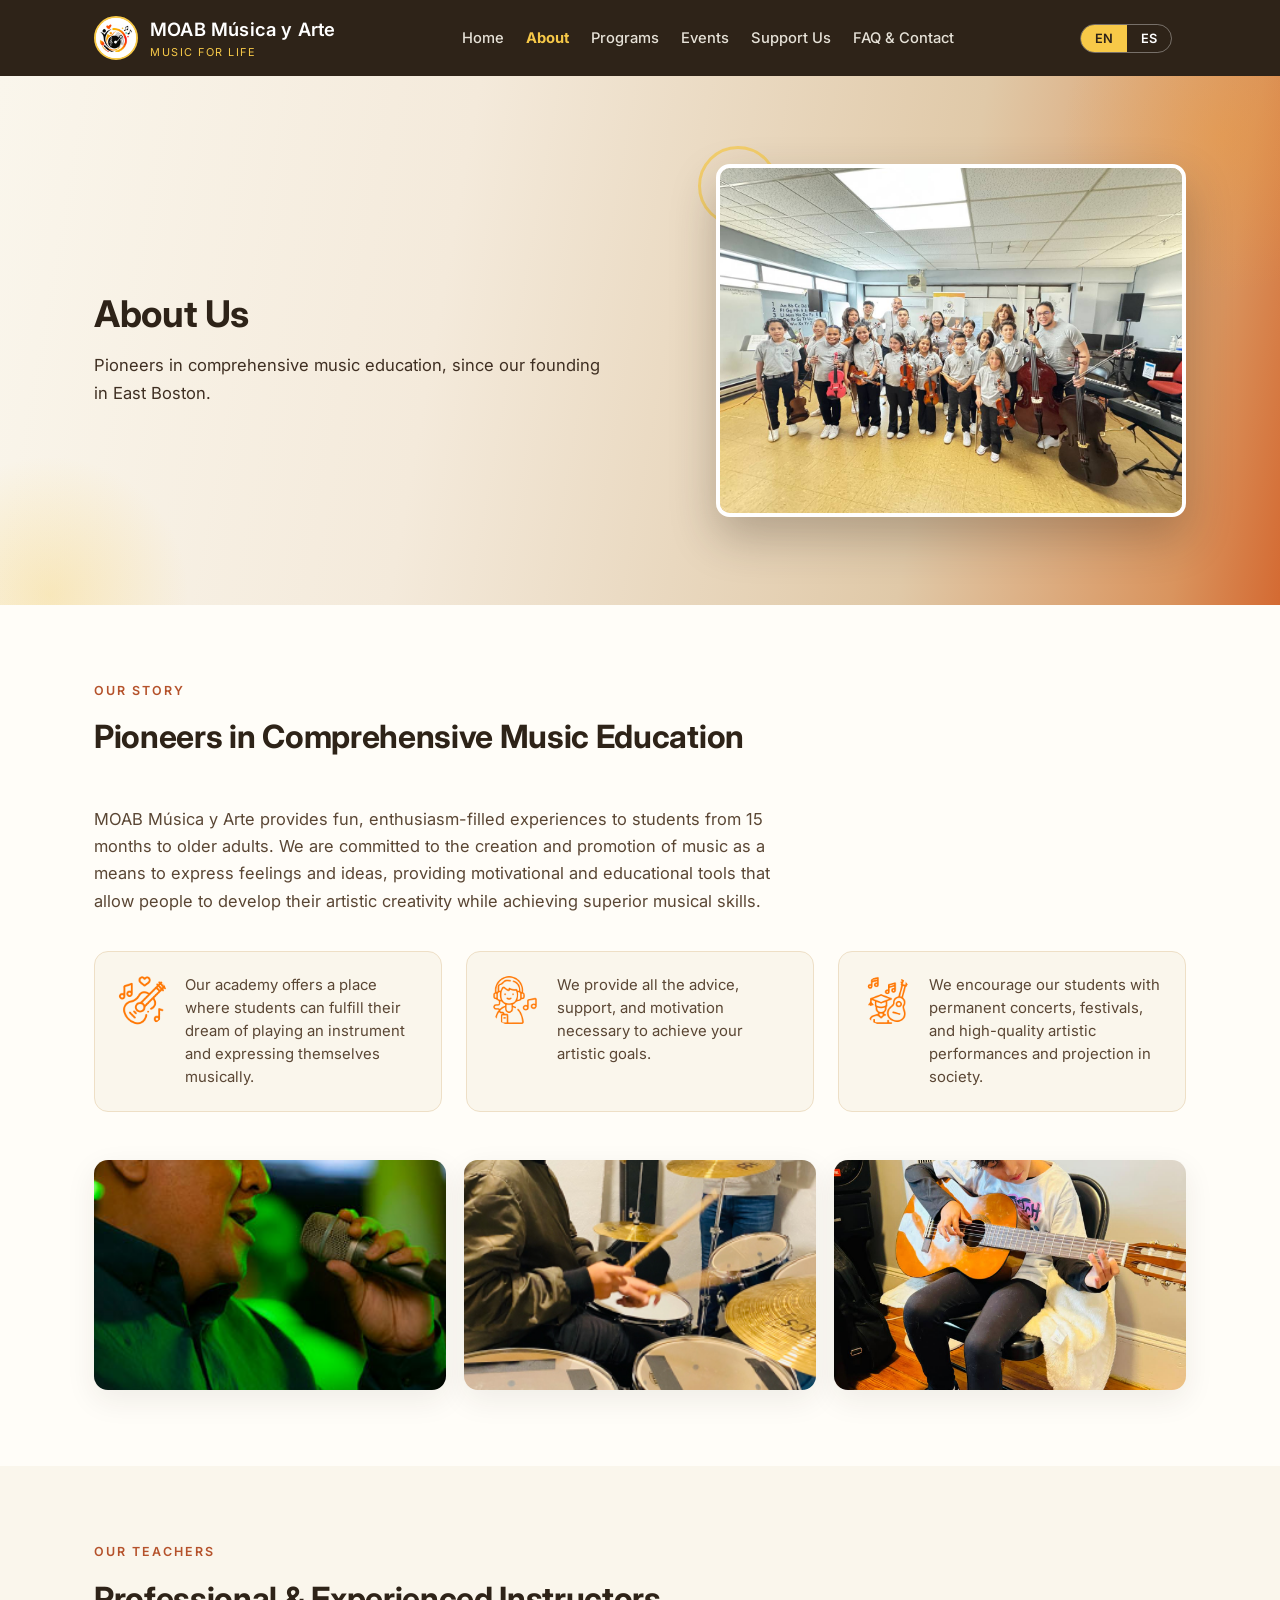
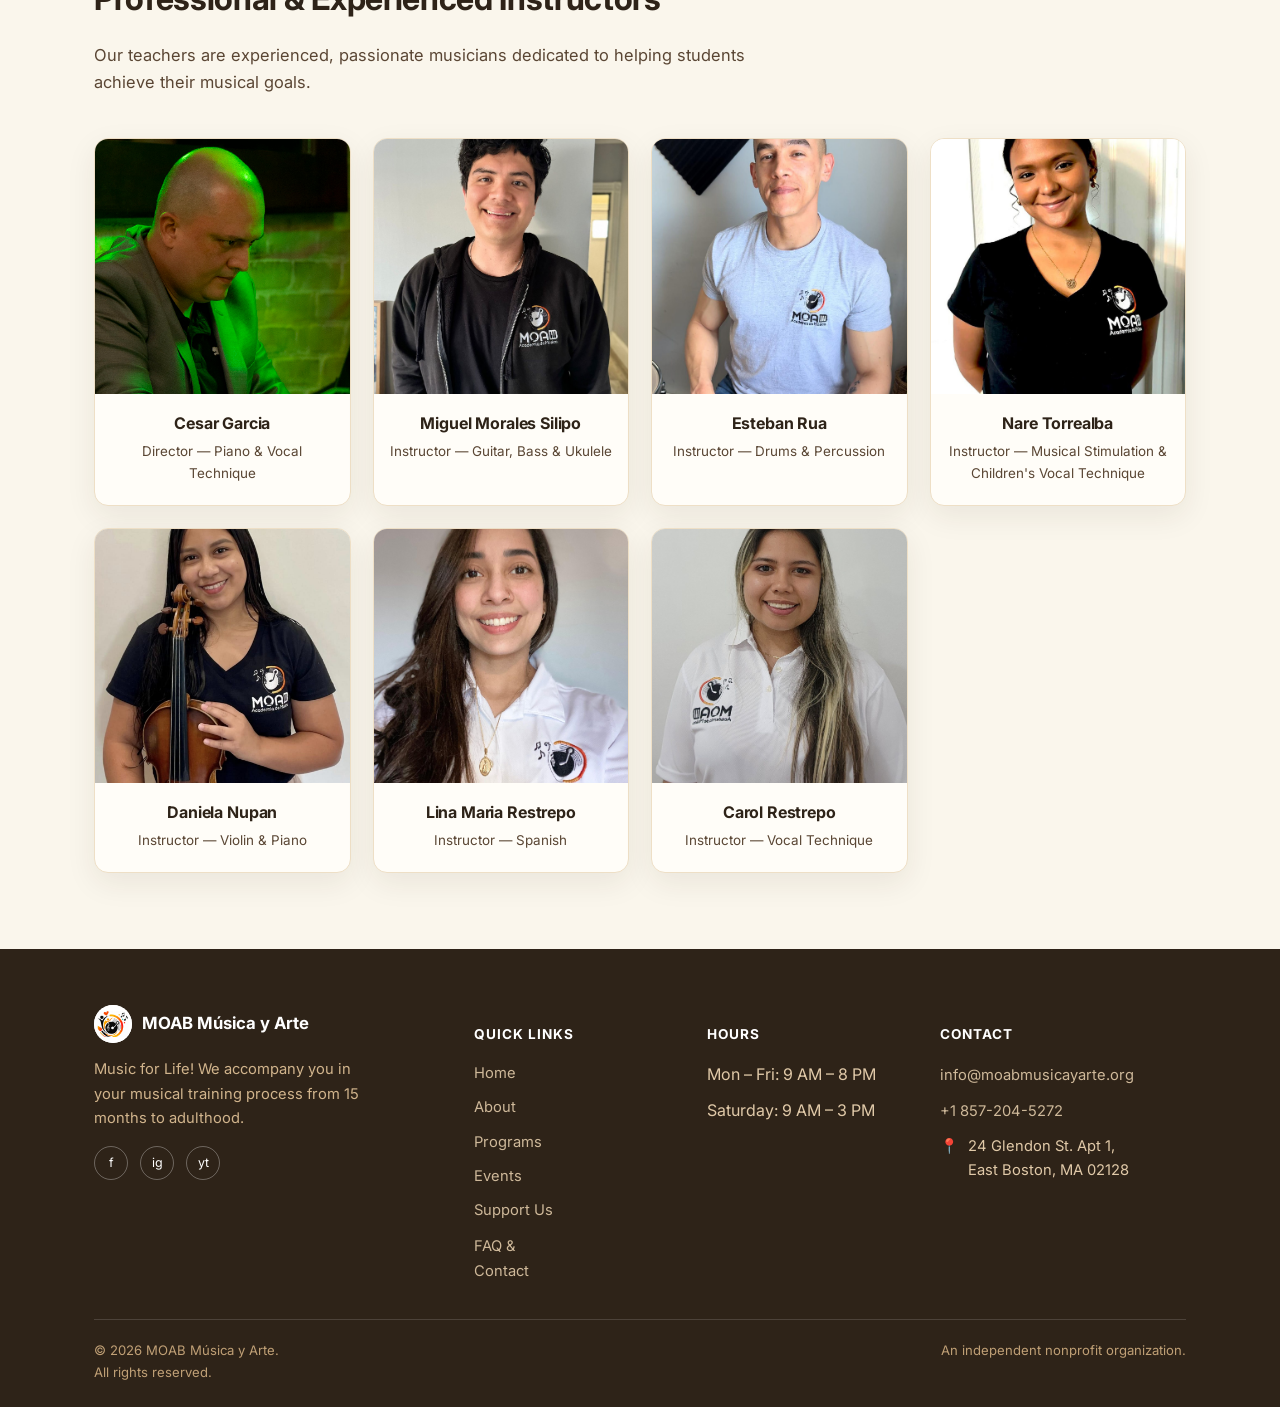
==== commit 9e1ecd15: "Replace Zeffy donate buttons with Givebutter widget Swap the header Donate button (all pages), the h" ====
--- a/pages/about.html
+++ b/pages/about.html
@@ -9,6 +9,7 @@
 <link rel="preconnect" href="https://fonts.googleapis.com">
 <link href="https://fonts.googleapis.com/css2?family=Inter:wght@400;500;600;700;800&display=swap" rel="stylesheet">
 <link rel="stylesheet" href="../css/styles.css">
+<script async src="https://widgets.givebutter.com/latest.umd.cjs?acct=FN88a8VwuXgsl26n&p=other"></script>
 </head>
 <body>
 
@@ -33,9 +34,7 @@
         <button type="button" data-set-lang="en" class="active">EN</button>
         <button type="button" data-set-lang="es">ES</button>
       </div>
-      <a class="btn btn-gold" href="https://www.zeffy.com/en-US/donation-form/donate-to-make-a-difference-20877" target="_blank" rel="noopener">
-        <span data-i18n-en>Donate</span><span data-i18n-es>Donar</span>
-      </a>
+      <givebutter-widget id="j2OKJa"></givebutter-widget>
       <button type="button" class="nav-toggle" id="navToggle" aria-label="Toggle navigation" aria-expanded="false">&#9776;</button>
     </div>
   </div>
--- a/css/styles.css
+++ b/css/styles.css
@@ -87,6 +87,7 @@
 }
 .btn-gold{background:var(--accent-dark); color:#fff;}
 .btn-gold:hover{transform:translateY(-2px); box-shadow:0 8px 18px rgba(181,82,43,0.35);}
+givebutter-widget{display:inline-block;}
 .btn-outline{border:1.5px solid var(--ink); color:var(--ink); background:transparent;}
 .btn-outline:hover{background:rgba(46,35,24,0.06);}
 
@@ -195,7 +196,7 @@
 }
 .support-card h3{margin:0; font-size:1.2rem; color:var(--ink);}
 .support-card p{color:var(--muted); font-size:0.96rem; margin:0; flex-grow:1;}
-.support-card .btn{align-self:flex-start;}
+.support-card .btn, .support-card givebutter-widget{align-self:flex-start;}
 .support-card .tag{
   align-self:flex-start; background:var(--yellow-light); color:var(--brown); font-size:0.72rem; font-weight:700;
   text-transform:uppercase; letter-spacing:0.8px; padding:4px 10px; border-radius:999px;
